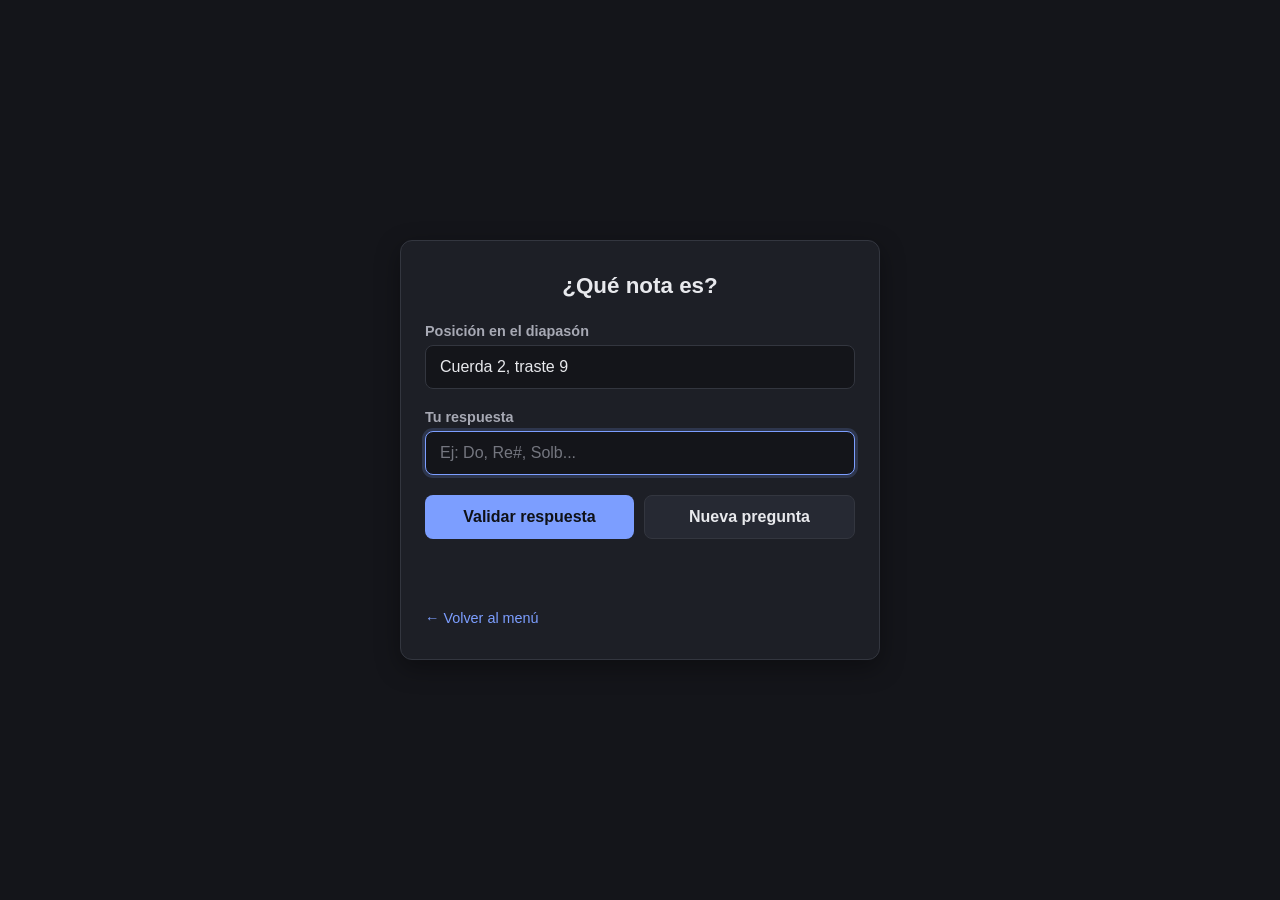
==== ejercicio1.html @ 86797c6f "Add files via upload" ====
<!DOCTYPE html>
<html lang="es">
<head>
  <meta charset="UTF-8">
  <meta name="viewport" content="width=device-width, initial-scale=1.0">
  <title>Identificación de notas</title>
  <meta name="color-scheme" content="dark">
  <link rel="stylesheet" href="style.css">
</head>
<body>
  <main class="tarjeta">
    <h1>¿Qué nota es?</h1>

    <section class="campo">
      <label for="pregunta">Posición en el diapasón</label>
      <p id="pregunta" class="pregunta-texto">Cuerda 6, traste 0</p>
    </section>

    <section class="campo">
      <label for="respuesta">Tu respuesta</label>
      <input type="text" id="respuesta" placeholder="Ej: Do, Re#, Solb...">
    </section>

    <div class="botones">
      <button id="btn-validar">Validar respuesta</button>
      <button id="btn-nueva" class="secundario">Nueva pregunta</button>
    </div>

    <p id="resultado" class="resultado" aria-live="polite"></p>

    <a class="enlace-volver" href="index.html">&larr; Volver al menú</a>
  </main>

  <script src="diapason.js?v=1"></script>
  <script src="script1.js?v=3"></script>
</body>
</html>
---- style.css ----
:root {
  --bg: #14151a;
  --superficie: #1d1f26;
  --superficie-hover: #262933;
  --borde: #33363f;
  --borde-fuerte: #454852;
  --texto: #e8e9ed;
  --texto-secundario: #a7a9b4;
  --texto-tenue: #74767f;
  --acento: #7c9eff;
  --acento-hover: #6485e6;
  --acento-suave: rgba(124, 158, 255, 0.18);
  --exito: #4ade80;
  --error: #f87171;
  --sombra: 0 8px 24px rgba(0, 0, 0, 0.35);
}

* {
  box-sizing: border-box;
}

body {
  margin: 0;
  min-height: 100vh;
  display: flex;
  align-items: center;
  justify-content: center;
  background: var(--bg);
  font-family: Arial, Helvetica, sans-serif;
  padding: 16px;
  color: var(--texto);
}

.tarjeta {
  width: 100%;
  max-width: 480px;
  background: var(--superficie);
  border: 1px solid var(--borde);
  border-radius: 12px;
  box-shadow: var(--sombra);
  padding: 32px 24px;
}

h1 {
  font-size: 1.4rem;
  margin-top: 0;
  margin-bottom: 24px;
  text-align: center;
  color: var(--texto);
}

.campo {
  margin-bottom: 20px;
}

label {
  display: block;
  font-weight: bold;
  margin-bottom: 6px;
  color: var(--texto-secundario);
  font-size: 0.9rem;
}

.pregunta-texto {
  background: var(--bg);
  border: 1px solid var(--borde);
  border-radius: 8px;
  padding: 12px 14px;
  margin: 0;
  color: var(--texto);
}

input[type="text"] {
  width: 100%;
  padding: 12px 14px;
  border: 1px solid var(--borde);
  border-radius: 8px;
  font-size: 1rem;
  background: var(--bg);
  color: var(--texto);
}

input[type="text"]::placeholder {
  color: var(--texto-tenue);
}

input[type="text"]:focus {
  outline: none;
  border-color: var(--acento);
  box-shadow: 0 0 0 3px var(--acento-suave);
}

.campo-checkbox label {
  display: flex;
  align-items: flex-start;
  gap: 8px;
  font-weight: normal;
  color: var(--texto-secundario);
  cursor: pointer;
}

.campo-checkbox input[type="checkbox"] {
  margin-top: 3px;
  flex-shrink: 0;
  width: 16px;
  height: 16px;
  accent-color: var(--acento);
  cursor: pointer;
}

.campo-doble {
  display: flex;
  gap: 12px;
}

.campo-doble > div {
  flex: 1;
}

input[type="number"] {
  width: 100%;
  padding: 12px 14px;
  border: 1px solid var(--borde);
  border-radius: 8px;
  font-size: 1rem;
  background: var(--bg);
  color: var(--texto);
}

input[type="number"]:focus {
  outline: none;
  border-color: var(--acento);
  box-shadow: 0 0 0 3px var(--acento-suave);
}

select {
  width: 100%;
  padding: 12px 14px;
  border: 1px solid var(--borde);
  border-radius: 8px;
  font-size: 1rem;
  background: var(--bg);
  color: var(--texto);
  cursor: pointer;
}

select:focus {
  outline: none;
  border-color: var(--acento);
  box-shadow: 0 0 0 3px var(--acento-suave);
}

.botones {
  display: flex;
  gap: 10px;
}

button {
  flex: 1;
  padding: 12px;
  background: var(--acento);
  color: #0f1117;
  border: none;
  border-radius: 8px;
  font-size: 1rem;
  font-weight: bold;
  cursor: pointer;
  transition: background 0.2s ease;
}

button:hover {
  background: var(--acento-hover);
}

button:active {
  transform: scale(0.98);
}

button.secundario {
  background: var(--superficie-hover);
  color: var(--texto);
  border: 1px solid var(--borde);
}

button.secundario:hover {
  background: var(--borde);
}

.resultado {
  margin-top: 16px;
  text-align: center;
  font-weight: bold;
  min-height: 1.2em;
}

.resultado.correcto {
  color: var(--exito);
}

.resultado.incorrecto {
  color: var(--error);
}

/* Menu de ejercicios */
.tarjeta-menu {
  max-width: 560px;
}

.subtitulo {
  text-align: center;
  color: var(--texto-secundario);
  margin-top: -12px;
  margin-bottom: 24px;
  font-size: 0.9rem;
}

.lista-ejercicios {
  display: flex;
  flex-direction: column;
  gap: 12px;
}

.opcion-ejercicio {
  width: 100%;
  display: flex;
  align-items: center;
  gap: 14px;
  text-align: left;
  background: var(--bg);
  border: 1px solid var(--borde);
  border-radius: 10px;
  padding: 14px 16px;
  cursor: pointer;
  transition: background 0.15s ease, border-color 0.15s ease;
}

.opcion-ejercicio:hover {
  background: var(--superficie-hover);
  border-color: var(--acento);
}

.opcion-ejercicio:active {
  transform: scale(0.99);
}

.numero {
  flex-shrink: 0;
  width: 32px;
  height: 32px;
  border-radius: 50%;
  background: var(--acento);
  color: #0f1117;
  font-weight: bold;
  display: flex;
  align-items: center;
  justify-content: center;
  font-size: 0.95rem;
}

.texto {
  display: flex;
  flex-direction: column;
  gap: 2px;
}

.titulo-ejercicio {
  font-weight: bold;
  color: var(--texto);
  font-size: 1rem;
}

.descripcion-ejercicio {
  font-size: 0.8rem;
  color: var(--texto-secundario);
}

.enlace-volver {
  display: inline-block;
  margin-top: 20px;
  font-size: 0.9rem;
  color: var(--acento);
  text-decoration: none;
}

.enlace-volver:hover {
  text-decoration: underline;
}

.en-construccion {
  text-align: center;
  color: var(--texto-secundario);
  padding: 24px 0;
}

/* Responsive */
@media (max-width: 480px) {
  .opcion-ejercicio {
    padding: 12px;
  }
  .tarjeta {
    padding: 24px 16px;
  }

  h1 {
    font-size: 1.2rem;
  }

  .botones {
    flex-direction: column;
  }
}
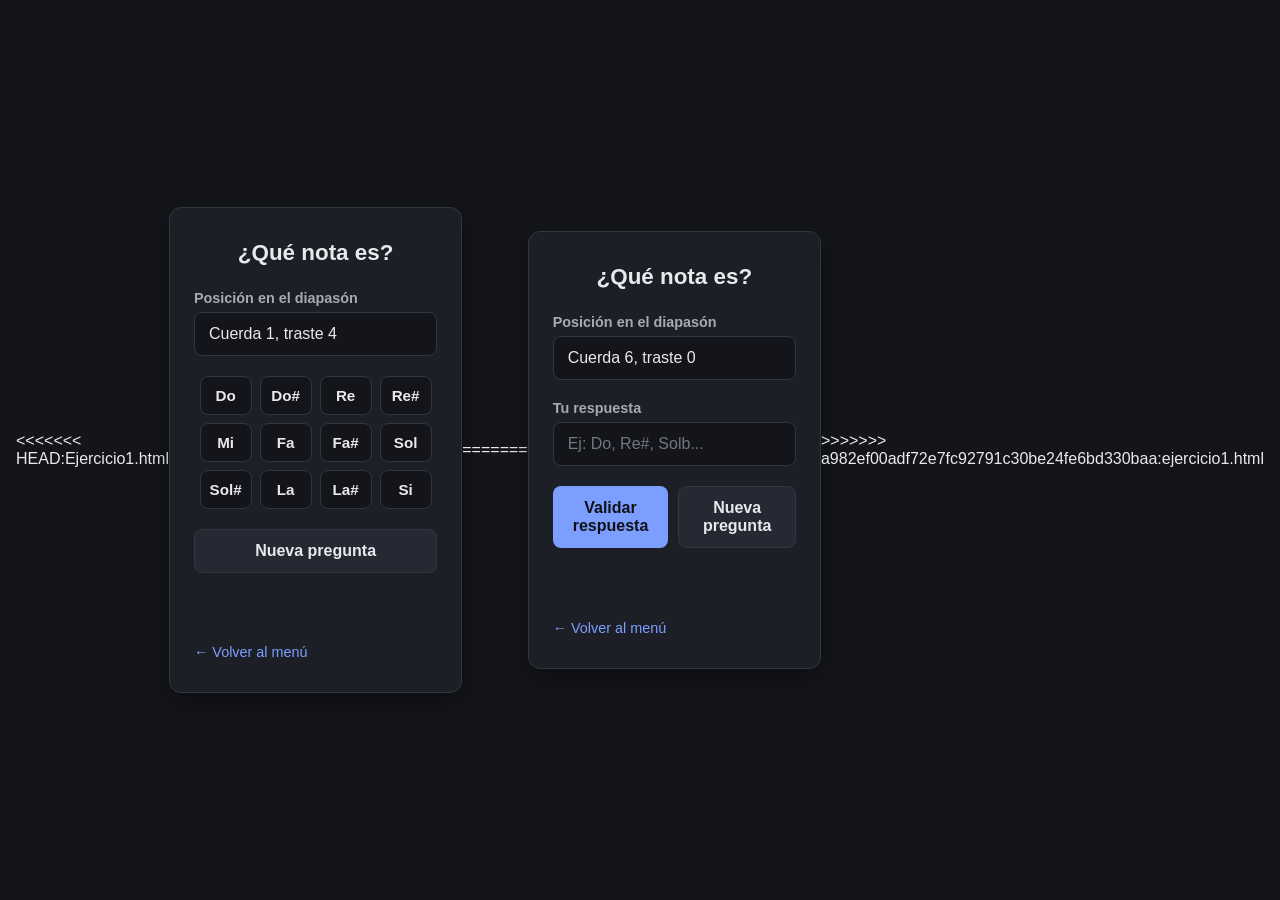
==== commit 8d70643f: "Cambios mobile" ====
--- a/ejercicio1.html
+++ b/ejercicio1.html
@@ -1,37 +1,72 @@
-<!DOCTYPE html>
-<html lang="es">
-<head>
-  <meta charset="UTF-8">
-  <meta name="viewport" content="width=device-width, initial-scale=1.0">
-  <title>Identificación de notas</title>
-  <meta name="color-scheme" content="dark">
-  <link rel="stylesheet" href="style.css">
-</head>
-<body>
-  <main class="tarjeta">
-    <h1>¿Qué nota es?</h1>
-
-    <section class="campo">
-      <label for="pregunta">Posición en el diapasón</label>
-      <p id="pregunta" class="pregunta-texto">Cuerda 6, traste 0</p>
-    </section>
-
-    <section class="campo">
-      <label for="respuesta">Tu respuesta</label>
-      <input type="text" id="respuesta" placeholder="Ej: Do, Re#, Solb...">
-    </section>
-
-    <div class="botones">
-      <button id="btn-validar">Validar respuesta</button>
-      <button id="btn-nueva" class="secundario">Nueva pregunta</button>
-    </div>
-
-    <p id="resultado" class="resultado" aria-live="polite"></p>
-
-    <a class="enlace-volver" href="index.html">&larr; Volver al menú</a>
-  </main>
-
-  <script src="diapason.js?v=1"></script>
-  <script src="script1.js?v=3"></script>
-</body>
+<<<<<<< HEAD:Ejercicio1.html
+<!DOCTYPE html>
+<html lang="es">
+<head>
+  <meta charset="UTF-8">
+  <meta name="viewport" content="width=device-width, initial-scale=1.0">
+  <meta name="color-scheme" content="dark">
+  <title>Identificación de notas</title>
+  <link rel="stylesheet" href="style.css">
+</head>
+<body>
+  <main class="tarjeta">
+    <h1>¿Qué nota es?</h1>
+
+    <section class="campo">
+      <label for="pregunta">Posición en el diapasón</label>
+      <p id="pregunta" class="pregunta-texto">Cuerda 6, traste 0</p>
+    </section>
+
+    <div id="opciones-notas" class="opciones-grid"></div>
+
+    <div class="botones">
+      <button id="btn-nueva" class="secundario">Nueva pregunta</button>
+    </div>
+
+    <p id="resultado" class="resultado" aria-live="polite"></p>
+
+    <a class="enlace-volver" href="index.html">&larr; Volver al menú</a>
+  </main>
+
+  <script src="diapason.js?v=3"></script>
+  <script src="script1.js?v=4"></script>
+</body>
+=======
+<!DOCTYPE html>
+<html lang="es">
+<head>
+  <meta charset="UTF-8">
+  <meta name="viewport" content="width=device-width, initial-scale=1.0">
+  <title>Identificación de notas</title>
+  <meta name="color-scheme" content="dark">
+  <link rel="stylesheet" href="style.css">
+</head>
+<body>
+  <main class="tarjeta">
+    <h1>¿Qué nota es?</h1>
+
+    <section class="campo">
+      <label for="pregunta">Posición en el diapasón</label>
+      <p id="pregunta" class="pregunta-texto">Cuerda 6, traste 0</p>
+    </section>
+
+    <section class="campo">
+      <label for="respuesta">Tu respuesta</label>
+      <input type="text" id="respuesta" placeholder="Ej: Do, Re#, Solb...">
+    </section>
+
+    <div class="botones">
+      <button id="btn-validar">Validar respuesta</button>
+      <button id="btn-nueva" class="secundario">Nueva pregunta</button>
+    </div>
+
+    <p id="resultado" class="resultado" aria-live="polite"></p>
+
+    <a class="enlace-volver" href="index.html">&larr; Volver al menú</a>
+  </main>
+
+  <script src="diapason.js?v=1"></script>
+  <script src="script1.js?v=3"></script>
+</body>
+>>>>>>> a982ef00adf72e7fc92791c30be24fe6bd330baa:ejercicio1.html
 </html>
--- a/style.css
+++ b/style.css
@@ -108,6 +108,56 @@
   cursor: pointer;
 }
 
+.opciones-grid {
+  display: flex;
+  flex-wrap: wrap;
+  gap: 8px;
+  justify-content: center;
+  margin: 4px 0 20px;
+}
+
+.opcion-boton {
+  flex: 0 0 auto;
+  min-width: 52px;
+  padding: 10px 8px;
+  border-radius: 8px;
+  border: 1px solid var(--borde);
+  background: var(--bg);
+  color: var(--texto);
+  cursor: pointer;
+  font-size: 0.95rem;
+  font-weight: bold;
+  transition: background 0.15s ease, border-color 0.15s ease, transform 0.1s ease;
+}
+
+.opcion-boton:hover:not(:disabled) {
+  background: var(--superficie-hover);
+  border-color: var(--acento);
+}
+
+.opcion-boton:active:not(:disabled) {
+  transform: scale(0.95);
+}
+
+.opcion-boton:disabled {
+  cursor: not-allowed;
+  opacity: 0.5;
+}
+
+.opcion-boton.correcta {
+  background: var(--exito);
+  border-color: var(--exito);
+  color: #0f1117;
+  opacity: 1;
+}
+
+.opcion-boton.incorrecta {
+  background: var(--error);
+  border-color: var(--error);
+  color: #0f1117;
+  opacity: 1;
+}
+
 .campo-doble {
   display: flex;
   gap: 12px;
--- a/style.css
+++ b/style.css
@@ -108,6 +108,56 @@
   cursor: pointer;
 }
 
+.opciones-grid {
+  display: flex;
+  flex-wrap: wrap;
+  gap: 8px;
+  justify-content: center;
+  margin: 4px 0 20px;
+}
+
+.opcion-boton {
+  flex: 0 0 auto;
+  min-width: 52px;
+  padding: 10px 8px;
+  border-radius: 8px;
+  border: 1px solid var(--borde);
+  background: var(--bg);
+  color: var(--texto);
+  cursor: pointer;
+  font-size: 0.95rem;
+  font-weight: bold;
+  transition: background 0.15s ease, border-color 0.15s ease, transform 0.1s ease;
+}
+
+.opcion-boton:hover:not(:disabled) {
+  background: var(--superficie-hover);
+  border-color: var(--acento);
+}
+
+.opcion-boton:active:not(:disabled) {
+  transform: scale(0.95);
+}
+
+.opcion-boton:disabled {
+  cursor: not-allowed;
+  opacity: 0.5;
+}
+
+.opcion-boton.correcta {
+  background: var(--exito);
+  border-color: var(--exito);
+  color: #0f1117;
+  opacity: 1;
+}
+
+.opcion-boton.incorrecta {
+  background: var(--error);
+  border-color: var(--error);
+  color: #0f1117;
+  opacity: 1;
+}
+
 .campo-doble {
   display: flex;
   gap: 12px;
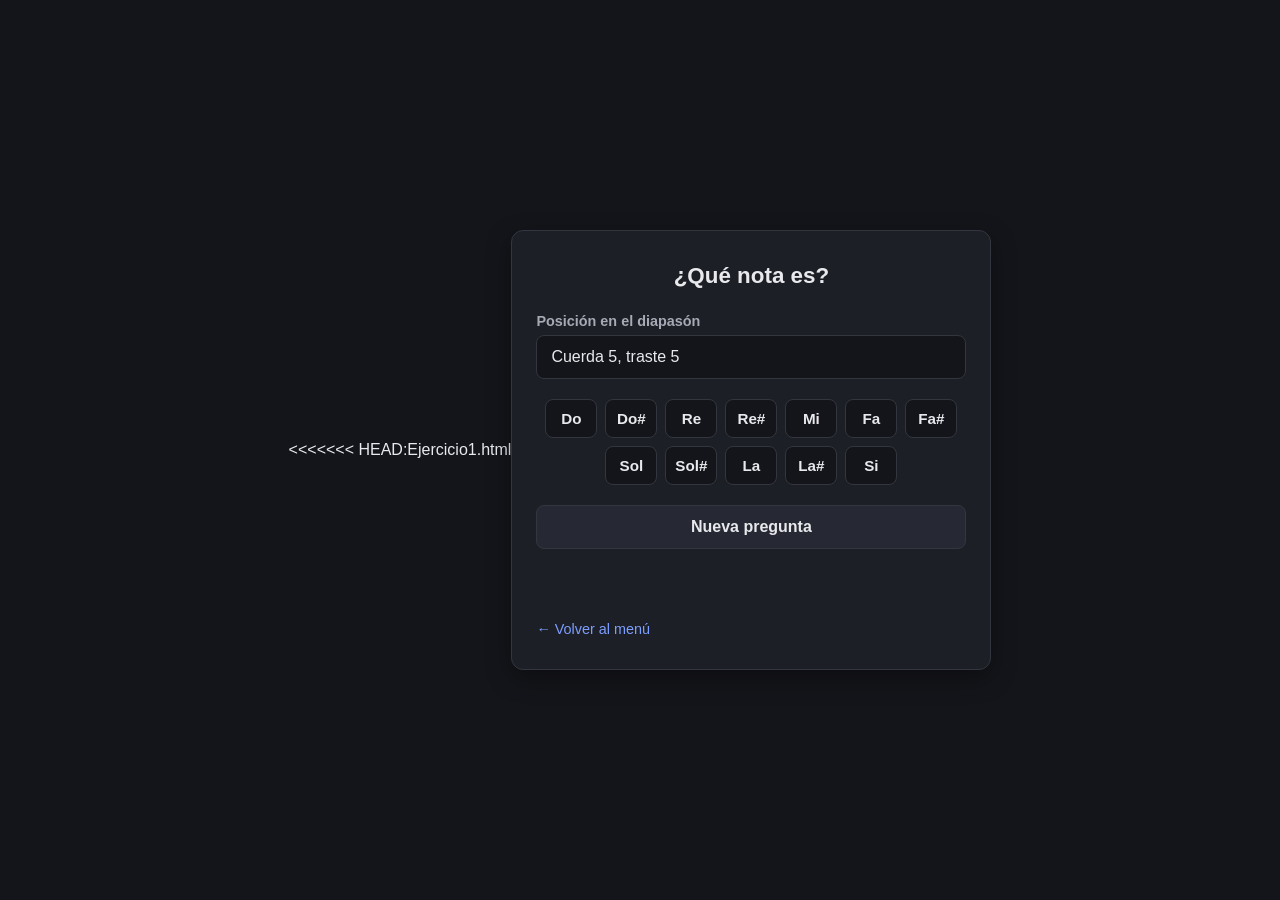
==== commit dfbbd84c: "Cambios Mobile" ====
--- a/ejercicio1.html
+++ b/ejercicio1.html
@@ -1,72 +1,34 @@
 <<<<<<< HEAD:Ejercicio1.html
-<!DOCTYPE html>
+<!doctype html>
 <html lang="es">
-<head>
-  <meta charset="UTF-8">
-  <meta name="viewport" content="width=device-width, initial-scale=1.0">
-  <meta name="color-scheme" content="dark">
-  <title>Identificación de notas</title>
-  <link rel="stylesheet" href="style.css">
-</head>
-<body>
-  <main class="tarjeta">
-    <h1>¿Qué nota es?</h1>
+  <head>
+    <meta charset="UTF-8" />
+    <meta name="viewport" content="width=device-width, initial-scale=1.0" />
+    <meta name="color-scheme" content="dark" />
+    <title>Identificación de notas</title>
+    <link rel="stylesheet" href="style.css" />
+  </head>
+  <body>
+    <main class="tarjeta">
+      <h1>¿Qué nota es?</h1>
 
-    <section class="campo">
-      <label for="pregunta">Posición en el diapasón</label>
-      <p id="pregunta" class="pregunta-texto">Cuerda 6, traste 0</p>
-    </section>
+      <section class="campo">
+        <label for="pregunta">Posición en el diapasón</label>
+        <p id="pregunta" class="pregunta-texto">Cuerda 6, traste 0</p>
+      </section>
 
-    <div id="opciones-notas" class="opciones-grid"></div>
+      <div id="opciones-notas" class="opciones-grid"></div>
 
-    <div class="botones">
-      <button id="btn-nueva" class="secundario">Nueva pregunta</button>
-    </div>
+      <div class="botones">
+        <button id="btn-nueva" class="secundario">Nueva pregunta</button>
+      </div>
 
-    <p id="resultado" class="resultado" aria-live="polite"></p>
+      <p id="resultado" class="resultado" aria-live="polite"></p>
 
-    <a class="enlace-volver" href="index.html">&larr; Volver al menú</a>
-  </main>
+      <a class="enlace-volver" href="index.html">&larr; Volver al menú</a>
+    </main>
 
-  <script src="diapason.js?v=3"></script>
-  <script src="script1.js?v=4"></script>
-</body>
-=======
-<!DOCTYPE html>
-<html lang="es">
-<head>
-  <meta charset="UTF-8">
-  <meta name="viewport" content="width=device-width, initial-scale=1.0">
-  <title>Identificación de notas</title>
-  <meta name="color-scheme" content="dark">
-  <link rel="stylesheet" href="style.css">
-</head>
-<body>
-  <main class="tarjeta">
-    <h1>¿Qué nota es?</h1>
-
-    <section class="campo">
-      <label for="pregunta">Posición en el diapasón</label>
-      <p id="pregunta" class="pregunta-texto">Cuerda 6, traste 0</p>
-    </section>
-
-    <section class="campo">
-      <label for="respuesta">Tu respuesta</label>
-      <input type="text" id="respuesta" placeholder="Ej: Do, Re#, Solb...">
-    </section>
-
-    <div class="botones">
-      <button id="btn-validar">Validar respuesta</button>
-      <button id="btn-nueva" class="secundario">Nueva pregunta</button>
-    </div>
-
-    <p id="resultado" class="resultado" aria-live="polite"></p>
-
-    <a class="enlace-volver" href="index.html">&larr; Volver al menú</a>
-  </main>
-
-  <script src="diapason.js?v=1"></script>
-  <script src="script1.js?v=3"></script>
-</body>
->>>>>>> a982ef00adf72e7fc92791c30be24fe6bd330baa:ejercicio1.html
-</html>+    <script src="diapason.js?v=3"></script>
+    <script src="script1.js?v=4"></script>
+  </body>
+</html>
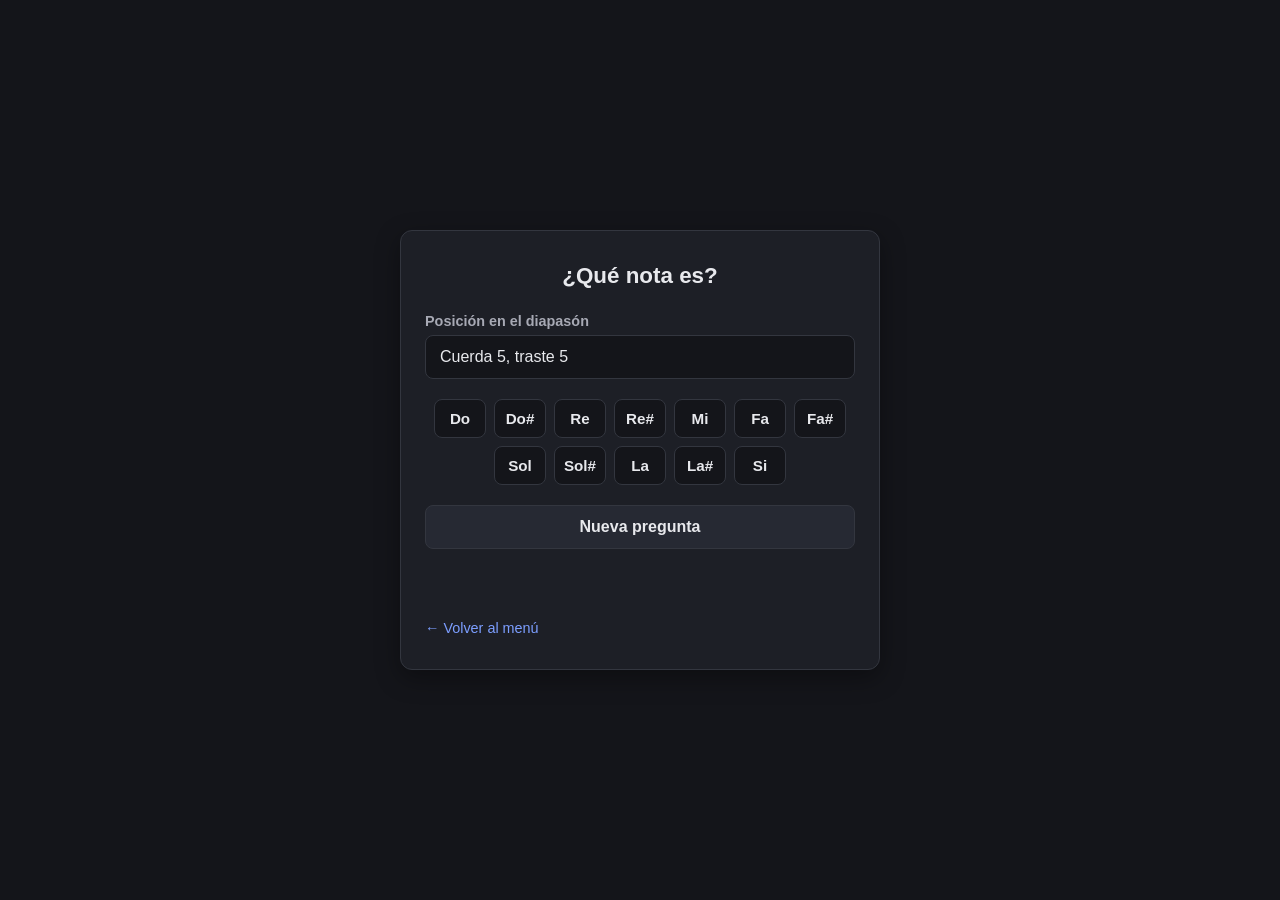
==== commit 50a34b5b: "Cambios Mobile" ====
--- a/ejercicio1.html
+++ b/ejercicio1.html
@@ -1,4 +1,3 @@
-<<<<<<< HEAD:Ejercicio1.html
 <!doctype html>
 <html lang="es">
   <head>
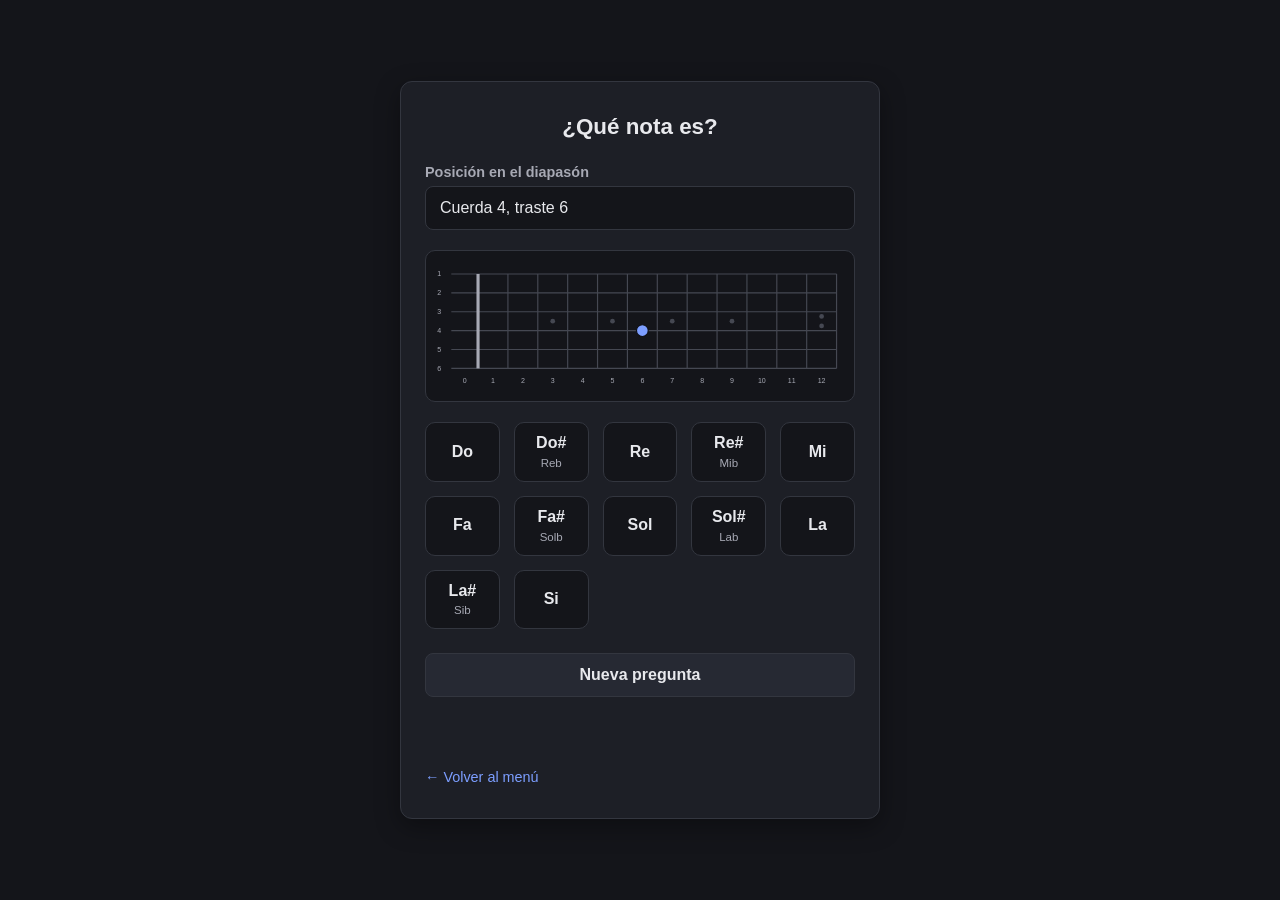
==== commit f2682aed: "Diapasón visual" ====
--- a/ejercicio1.html
+++ b/ejercicio1.html
@@ -1,33 +1,36 @@
-<!doctype html>
+<!DOCTYPE html>
 <html lang="es">
-  <head>
-    <meta charset="UTF-8" />
-    <meta name="viewport" content="width=device-width, initial-scale=1.0" />
-    <meta name="color-scheme" content="dark" />
-    <title>Identificación de notas</title>
-    <link rel="stylesheet" href="style.css" />
-  </head>
-  <body>
-    <main class="tarjeta">
-      <h1>¿Qué nota es?</h1>
+<head>
+  <meta charset="UTF-8">
+  <meta name="viewport" content="width=device-width, initial-scale=1.0">
+  <meta name="color-scheme" content="dark">
+  <title>Identificación de notas</title>
+  <link rel="stylesheet" href="style.css">
+</head>
+<body>
+  <main class="tarjeta">
+    <h1>¿Qué nota es?</h1>
 
-      <section class="campo">
-        <label for="pregunta">Posición en el diapasón</label>
-        <p id="pregunta" class="pregunta-texto">Cuerda 6, traste 0</p>
-      </section>
+    <section class="campo">
+      <label for="pregunta">Posición en el diapasón</label>
+      <p id="pregunta" class="pregunta-texto">Cuerda 6, traste 0</p>
+    </section>
 
-      <div id="opciones-notas" class="opciones-grid"></div>
+    <div id="diapason-visual" class="diapason-contenedor"></div>
 
-      <div class="botones">
-        <button id="btn-nueva" class="secundario">Nueva pregunta</button>
-      </div>
+    <div id="opciones-notas" class="opciones-grid"></div>
 
-      <p id="resultado" class="resultado" aria-live="polite"></p>
+    <div class="botones">
+      <button id="btn-nueva" class="secundario">Nueva pregunta</button>
+    </div>
 
-      <a class="enlace-volver" href="index.html">&larr; Volver al menú</a>
-    </main>
+    <p id="resultado" class="resultado" aria-live="polite"></p>
 
-    <script src="diapason.js?v=3"></script>
-    <script src="script1.js?v=4"></script>
-  </body>
-</html>
+    <a class="enlace-volver" href="index.html">&larr; Volver al menú</a>
+  </main>
+
+  <script src="diapason.js?v=3"></script>
+  <script src="diapasonVisual.js?v=1"></script>
+  <script src="script1.js?v=5"></script>
+</body>
+</html>
--- a/style.css
+++ b/style.css
@@ -109,25 +109,32 @@
 }
 
 .opciones-grid {
-  display: flex;
-  flex-wrap: wrap;
-  gap: 8px;
-  justify-content: center;
-  margin: 4px 0 20px;
+  display: grid;
+  grid-template-columns: repeat(auto-fill, minmax(72px, 1fr));
+  gap: 14px;
+  margin: 8px 0 24px;
 }
 
 .opcion-boton {
-  flex: 0 0 auto;
-  min-width: 52px;
+  min-height: 56px;
   padding: 10px 8px;
-  border-radius: 8px;
-  border: 1px solid var(--borde);
-  background: var(--bg);
-  color: var(--texto);
-  cursor: pointer;
-  font-size: 0.95rem;
-  font-weight: bold;
+  border-radius: 10px;
+  border: 1px solid var(--borde);
+  background: var(--bg);
+  color: var(--texto);
+  cursor: pointer;
+  font-size: 1rem;
+  font-weight: bold;
+  line-height: 1.3;
   transition: background 0.15s ease, border-color 0.15s ease, transform 0.1s ease;
+}
+
+.opcion-boton .nota-alt {
+  display: block;
+  margin-top: 2px;
+  font-size: 0.72rem;
+  font-weight: normal;
+  color: var(--texto-secundario);
 }
 
 .opcion-boton:hover:not(:disabled) {
@@ -151,11 +158,122 @@
   opacity: 1;
 }
 
+.opcion-boton.correcta .nota-alt {
+  color: #0f1117;
+  opacity: 0.75;
+}
+
 .opcion-boton.incorrecta {
   background: var(--error);
   border-color: var(--error);
   color: #0f1117;
   opacity: 1;
+}
+
+.opcion-boton.incorrecta .nota-alt {
+  color: #0f1117;
+  opacity: 0.75;
+}
+
+/* En pantallas muy angostas, botones un poco más chicos para que entren cómodas 4 por fila */
+@media (max-width: 380px) {
+  .opciones-grid {
+    grid-template-columns: repeat(auto-fill, minmax(60px, 1fr));
+    gap: 10px;
+  }
+
+  .opcion-boton {
+    min-height: 50px;
+    font-size: 0.9rem;
+  }
+
+  .opcion-boton .nota-alt {
+    font-size: 0.65rem;
+  }
+}
+
+.diapason-contenedor {
+  background: var(--bg);
+  border: 1px solid var(--borde);
+  border-radius: 10px;
+  padding: 12px 8px;
+  margin: 4px 0 20px;
+}
+
+.diapason-svg {
+  display: block;
+  width: 100%;
+  height: auto;
+  aspect-ratio: 524 / 160;
+}
+
+.diapason-cuerda-linea,
+.diapason-traste-linea {
+  stroke: var(--borde-fuerte);
+  stroke-width: 1.5;
+}
+
+.diapason-nut {
+  stroke: var(--texto-secundario);
+  stroke-width: 4;
+}
+
+.diapason-inlay {
+  fill: var(--borde-fuerte);
+}
+
+.diapason-label-cuerda {
+  font-size: 9px;
+  fill: var(--texto-secundario);
+}
+
+.diapason-label-traste {
+  font-size: 9px;
+  fill: var(--texto-secundario);
+  text-anchor: middle;
+}
+
+.diapason-marcador {
+  stroke: #0f1117;
+  stroke-width: 1.5;
+}
+
+.diapason-marcador-1 {
+  fill: var(--acento);
+}
+
+.diapason-marcador-2 {
+  fill: #f0b429;
+}
+
+.diapason-leyenda {
+  display: flex;
+  gap: 16px;
+  justify-content: center;
+  margin: -10px 0 20px;
+  font-size: 0.8rem;
+  color: var(--texto-secundario);
+}
+
+.diapason-leyenda span {
+  display: inline-flex;
+  align-items: center;
+  gap: 6px;
+}
+
+.diapason-punto {
+  width: 10px;
+  height: 10px;
+  border-radius: 50%;
+  display: inline-block;
+}
+
+.diapason-punto-1 {
+  background: var(--acento);
+}
+
+.diapason-punto-2 {
+  background: #f0b429;
 }
 
 .campo-doble {
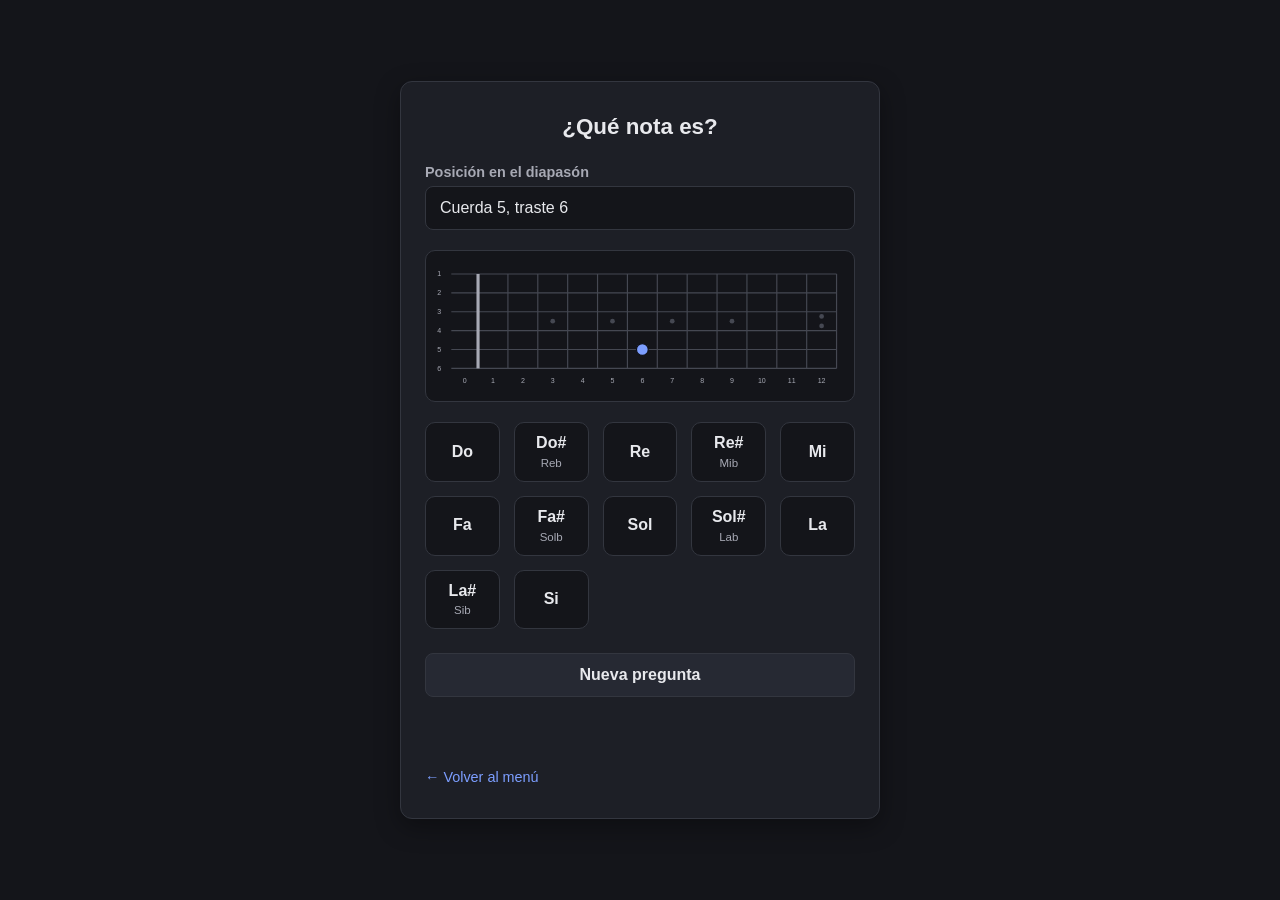
==== commit e3f74040: "PWA" ====
--- a/ejercicio1.html
+++ b/ejercicio1.html
@@ -4,8 +4,12 @@
   <meta charset="UTF-8">
   <meta name="viewport" content="width=device-width, initial-scale=1.0">
   <meta name="color-scheme" content="dark">
+  <meta name="theme-color" content="#14151a">
+  <link rel="manifest" href="./manifest.json">
+  <link rel="apple-touch-icon" href="./icons/apple-touch-icon.png">
+  <link rel="icon" href="./icons/icon-192.png" type="image/png">
   <title>Identificación de notas</title>
-  <link rel="stylesheet" href="style.css">
+  <link rel="stylesheet" href="style.css?v=2">
 </head>
 <body>
   <main class="tarjeta">
@@ -32,5 +36,6 @@
   <script src="diapason.js?v=3"></script>
   <script src="diapasonVisual.js?v=1"></script>
   <script src="script1.js?v=5"></script>
+  <script src="./sw-register.js"></script>
 </body>
 </html>
